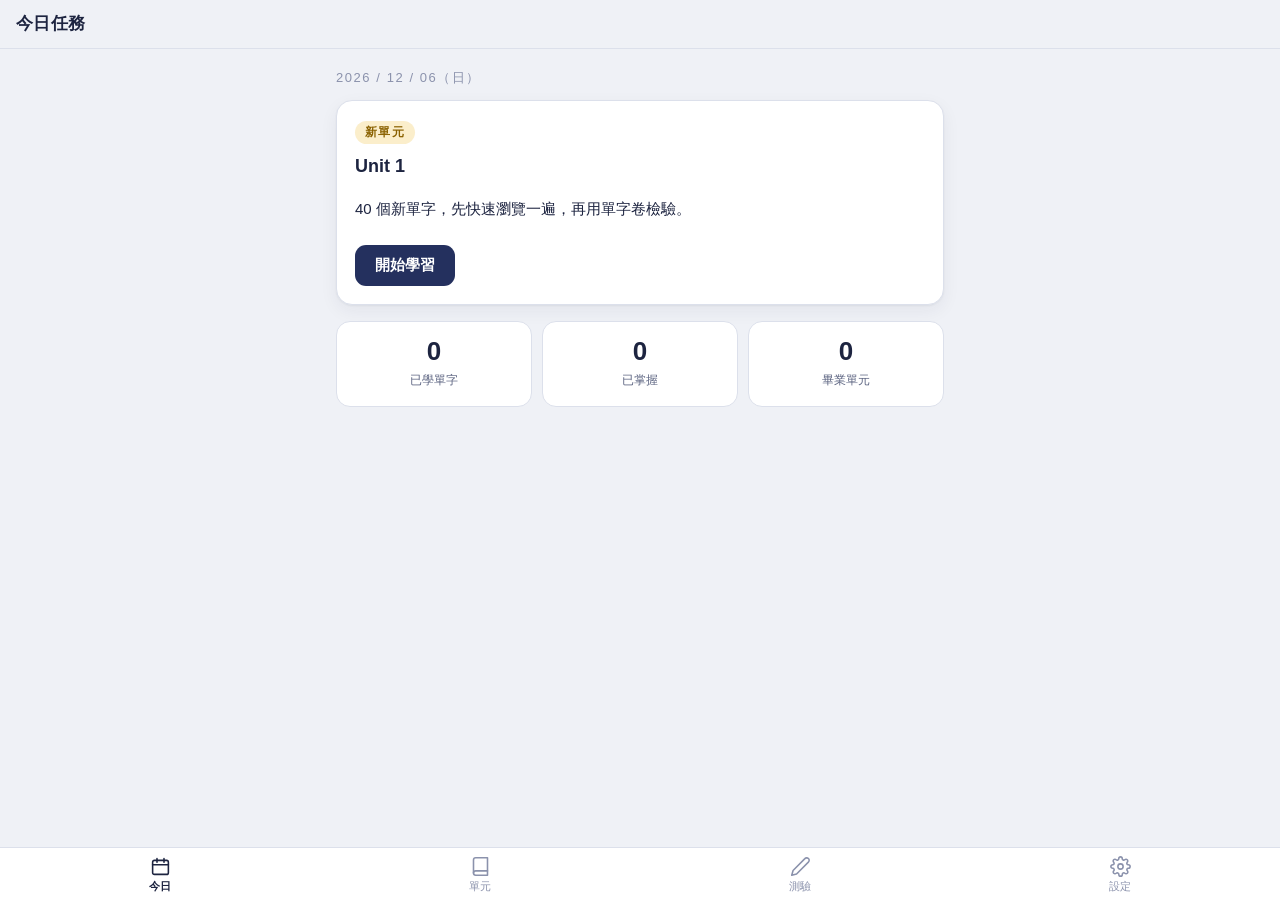
==== index.html @ 353af229 "介面全面移除 emoji，改用 Feather SVG 線條圖示（全域規則）(v1.3.0) Co-Authored-By: Claude Fable 5 <noreply@anthropic.com" ====
<!doctype html>
<html lang="zh-Hant-TW">
<head>
<meta charset="utf-8">
<meta name="viewport" content="width=device-width, initial-scale=1, viewport-fit=cover">
<meta name="color-scheme" content="light dark">
<meta name="theme-color" content="#EFF1F6" media="(prefers-color-scheme: light)">
<meta name="theme-color" content="#101527" media="(prefers-color-scheme: dark)">
<title>多益日課</title>
<meta name="description" content="TOEIC 1250 核心單字（TSL 1.2 全量）：每日一單元、間隔複習、單字測驗。">
<link rel="icon" href="icons/icon-192.png" type="image/png">
<link rel="manifest" href="manifest.json">
<link rel="apple-touch-icon" href="icons/apple-touch-icon.png">
<meta name="apple-mobile-web-app-capable" content="yes">
<meta name="apple-mobile-web-app-status-bar-style" content="default">
<meta name="apple-mobile-web-app-title" content="多益日課">
<link rel="stylesheet" href="css/style.css">
</head>
<body>
<main id="main" aria-live="polite"></main>

<nav class="tabbar" aria-label="主選單">
  <button data-tab="home" onclick="nav('#/home')"><span class="ic"><svg viewBox="0 0 24 24" fill="none" stroke="currentColor" stroke-width="1.8" stroke-linecap="round" stroke-linejoin="round" aria-hidden="true"><rect x="3" y="5" width="18" height="16" rx="2"/><line x1="8" y1="3" x2="8" y2="7"/><line x1="16" y1="3" x2="16" y2="7"/><line x1="3" y1="10" x2="21" y2="10"/></svg></span>今日</button>
  <button data-tab="units" onclick="nav('#/units')"><span class="ic"><svg viewBox="0 0 24 24" fill="none" stroke="currentColor" stroke-width="1.8" stroke-linecap="round" stroke-linejoin="round" aria-hidden="true"><path d="M4 19.5A2.5 2.5 0 0 1 6.5 17H20"/><path d="M6.5 2H20v20H6.5A2.5 2.5 0 0 1 4 19.5v-15A2.5 2.5 0 0 1 6.5 2z"/></svg></span>單元</button>
  <button data-tab="quiz" onclick="nav('#/quiz')"><span class="ic"><svg viewBox="0 0 24 24" fill="none" stroke="currentColor" stroke-width="1.8" stroke-linecap="round" stroke-linejoin="round" aria-hidden="true"><path d="M17 3a2.83 2.83 0 1 1 4 4L7.5 20.5 2 22l1.5-5.5L17 3z"/></svg></span>測驗</button>
  <button data-tab="settings" onclick="nav('#/settings')"><span class="ic"><svg viewBox="0 0 24 24" fill="none" stroke="currentColor" stroke-width="1.8" stroke-linecap="round" stroke-linejoin="round" aria-hidden="true"><circle cx="12" cy="12" r="3"/><path d="M19.4 15a1.65 1.65 0 0 0 .33 1.82l.06.06a2 2 0 0 1 0 2.83 2 2 0 0 1-2.83 0l-.06-.06a1.65 1.65 0 0 0-1.82-.33 1.65 1.65 0 0 0-1 1.51V21a2 2 0 0 1-2 2 2 2 0 0 1-2-2v-.09A1.65 1.65 0 0 0 9 19.4a1.65 1.65 0 0 0-1.82.33l-.06.06a2 2 0 0 1-2.83 0 2 2 0 0 1 0-2.83l.06-.06a1.65 1.65 0 0 0 .33-1.82 1.65 1.65 0 0 0-1.51-1H3a2 2 0 0 1-2-2 2 2 0 0 1 2-2h.09A1.65 1.65 0 0 0 4.6 9a1.65 1.65 0 0 0-.33-1.82l-.06-.06a2 2 0 0 1 0-2.83 2 2 0 0 1 2.83 0l.06.06a1.65 1.65 0 0 0 1.82.33H9a1.65 1.65 0 0 0 1-1.51V3a2 2 0 0 1 2-2 2 2 0 0 1 2 2v.09a1.65 1.65 0 0 0 1 1.51 1.65 1.65 0 0 0 1.82-.33l.06-.06a2 2 0 0 1 2.83 0 2 2 0 0 1 0 2.83l-.06.06a1.65 1.65 0 0 0-.33 1.82V9a1.65 1.65 0 0 0 1.51 1H21a2 2 0 0 1 2 2 2 2 0 0 1-2 2h-.09a1.65 1.65 0 0 0-1.51 1z"/></svg></span>設定</button>
</nav>

<script src="js/config.js"></script>
<script src="js/store.js"></script>
<script src="js/speech.js"></script>
<script src="js/app.js"></script>
</body>
</html>
---- css/style.css ----
/* 多益日課 — mobile-first, iPhone Safari 為主要目標 */
:root{
  --ground:#EFF1F6; --surface:#FFFFFF; --surface-2:#F6F7FB;
  --ink:#1D2440; --ink-2:#5B6380; --ink-3:#8B92AC; --line:#DCE0EB;
  --accent:#F0B429; --accent-soft:#FBEECB; --accent-ink:#8A6100;
  --btn-bg:#24305E; --btn-ink:#FFFFFF;
  --good:#25754F; --good-bg:#E0F1E8; --bad:#B54258; --bad-bg:#F8E6EA;
  --shadow:0 1px 2px rgba(29,36,64,.05),0 6px 18px rgba(29,36,64,.06);
  --focus:#4A5FB0;
}
@media (prefers-color-scheme: dark){
  :root:not([data-theme="light"]){
    --ground:#101527; --surface:#1A2038; --surface-2:#20274A;
    --ink:#E9ECF7; --ink-2:#A6ADCB; --ink-3:#7A82A6; --line:#2E3557;
    --accent:#FFC94A; --accent-soft:#3A3350; --accent-ink:#FFD97A;
    --btn-bg:#4A5FB0; --btn-ink:#FFFFFF;
    --good:#5FC996; --good-bg:#1E3A2F; --bad:#EE8298; --bad-bg:#432231;
    --shadow:0 1px 2px rgba(0,0,0,.3),0 6px 18px rgba(0,0,0,.35);
    --focus:#8296DD;
  }
}
:root[data-theme="dark"]{
  --ground:#101527; --surface:#1A2038; --surface-2:#20274A;
  --ink:#E9ECF7; --ink-2:#A6ADCB; --ink-3:#7A82A6; --line:#2E3557;
  --accent:#FFC94A; --accent-soft:#3A3350; --accent-ink:#FFD97A;
  --btn-bg:#4A5FB0; --btn-ink:#FFFFFF;
  --good:#5FC996; --good-bg:#1E3A2F; --bad:#EE8298; --bad-bg:#432231;
  --shadow:0 1px 2px rgba(0,0,0,.3),0 6px 18px rgba(0,0,0,.35);
  --focus:#8296DD;
}

*{box-sizing:border-box}
html{-webkit-text-size-adjust:100%}
body{
  margin:0; background:var(--ground); color:var(--ink);
  font:15px/1.65 "Noto Sans TC",-apple-system,"PingFang TC","Microsoft JhengHei",sans-serif;
  min-height:100vh; padding-bottom:calc(64px + env(safe-area-inset-bottom));
  -webkit-tap-highlight-color:transparent;
}
button{font-family:inherit;font-size:inherit;cursor:pointer}
textarea,input{font-family:inherit;color:var(--ink)}
:focus-visible{outline:2px solid var(--focus);outline-offset:2px;border-radius:4px}
h1,h2,h3{margin:0;font-weight:700}
[hidden]{display:none!important}

.topbar{
  position:sticky;top:0;z-index:10;
  display:flex;align-items:center;gap:8px;
  background:var(--ground);border-bottom:1px solid var(--line);
  padding:calc(10px + env(safe-area-inset-top)) 16px 10px;
}
.topbar h1{font-size:17px;letter-spacing:.02em}
.backbtn{
  border:none;background:none;color:var(--ink);
  font-size:26px;line-height:1;padding:0 8px 2px 0;
}

.pad{padding:16px;max-width:640px;margin:0 auto}
.pad-s{padding:12px}
.mt{margin-top:12px}
.muted{color:var(--ink-2);font-size:13.5px;margin:4px 0}
.datefmt{color:var(--ink-3);font-size:13px;letter-spacing:.12em;margin:2px 0 12px;
  font-variant-numeric:tabular-nums}
.secttl{font-size:14px;color:var(--ink-2);margin:18px 0 8px}

.card{
  background:var(--surface);border:1px solid var(--line);border-radius:16px;
  box-shadow:var(--shadow);padding:18px;margin-bottom:12px;
}
.card h2{font-size:18px;margin-bottom:4px}
.card .cnt{color:var(--accent-ink);background:var(--accent-soft);
  border-radius:99px;padding:1px 10px;font-size:13px;vertical-align:2px}

.btn{
  border:none;border-radius:11px;background:var(--btn-bg);color:var(--btn-ink);
  padding:11px 20px;font-weight:700;font-size:15px;margin-top:8px;
}
.btn.ghost{background:var(--surface-2);color:var(--ink);border:1px solid var(--line)}
.btn.danger{background:var(--bad-bg);color:var(--bad);border:1px solid var(--bad)}
.btn.small{padding:6px 14px;font-size:13px;margin:0}
.btn:disabled{opacity:.45;cursor:not-allowed}
.rowbtns{display:flex;gap:10px;flex-wrap:wrap;margin-top:8px}
.rowbtns.center{justify-content:center}
.iconbtn{border:1px solid var(--line);background:var(--surface-2);border-radius:99px;
  width:38px;height:38px;flex:none;color:var(--ink);
  display:inline-flex;align-items:center;justify-content:center}
.iconbtn.big{width:52px;height:52px}
.iconbtn svg{width:18px;height:18px}
.iconbtn.big svg{width:22px;height:22px}

/* 今日任務 */
.task-tag{display:inline-block;font-size:11.5px;font-weight:700;letter-spacing:.12em;
  padding:2px 10px;border-radius:99px;margin-bottom:8px}
.task-tag.new{background:var(--accent-soft);color:var(--accent-ink)}
.task-tag.review{background:var(--good-bg);color:var(--good)}
.done-card{text-align:center;padding:34px 18px}
.statrow{display:grid;grid-template-columns:repeat(3,1fr);gap:10px;margin-top:16px}
.stat{background:var(--surface);border:1px solid var(--line);border-radius:14px;
  text-align:center;padding:14px 6px}
.stat b{font-size:26px;font-variant-numeric:tabular-nums;display:block;line-height:1.2}
.stat span{font-size:12px;color:var(--ink-2)}
.notice{background:var(--accent-soft);color:var(--accent-ink);border-radius:12px;
  padding:10px 14px;font-size:13.5px;margin-bottom:12px}
.notice.bad{background:var(--bad-bg);color:var(--bad)}

/* 單元列表 */
.unitrow{cursor:pointer}
.unitrow-head{display:flex;justify-content:space-between;align-items:baseline}
.stagelbl{font-size:12.5px;color:var(--ink-2)}
.bar{height:6px;background:var(--surface-2);border:1px solid var(--line);
  border-radius:99px;overflow:hidden;margin:10px 0 8px}
.bar div{height:100%;background:var(--accent);border-radius:99px}
.unitrow-foot{display:flex;justify-content:space-between;font-size:12.5px;color:var(--ink-3)}
.pips{display:flex;gap:3px;align-items:center}
.pips i{width:8px;height:8px;border-radius:99px;background:var(--line);display:inline-block}
.pips i.on{background:var(--good)}

/* 單字列表 */
.list{padding:4px 0}
.wordrow{
  display:flex;justify-content:space-between;align-items:center;gap:10px;
  padding:11px 16px;border-bottom:1px solid var(--line);cursor:pointer;
}
.wordrow:last-child{border-bottom:none}
.wordrow b{font-size:16.5px}
.wordrow .zh{color:var(--ink-2);font-size:13px;margin-left:10px}
.wordrow.slim b{font-size:15px}
.wordst{color:var(--ink-3)}
.star{color:var(--accent);margin-left:5px}
.wordst.ok{color:var(--good);font-weight:700}
.del{background:none;border:none;color:var(--ink-3);font-size:13px;padding:4px 8px}

/* 單字詳情 */
.w-head{display:flex;align-items:center;gap:12px;justify-content:space-between}
.headword{font-size:clamp(1.9rem,8vw,2.6rem);font-weight:700;line-height:1.15;
  overflow-wrap:anywhere}
.ipa{color:var(--ink-3);font-style:italic;margin:2px 0;font-size:15px}
.pos{color:var(--accent-ink);font-weight:700;font-size:13px;letter-spacing:.08em;margin:2px 0}
.defs p{margin:3px 0;font-size:16px}
.wordcard h3{font-size:13px;color:var(--ink-3);letter-spacing:.1em;margin:16px 0 6px}
.chips{display:flex;flex-wrap:wrap;gap:6px}
.chip{background:var(--surface-2);border:1px solid var(--line);border-radius:99px;
  padding:2px 12px;font-size:13px}
.chip.anti{background:var(--bad-bg);color:var(--bad);border-color:var(--bad)}
.ex{border-left:3px solid var(--accent);padding:2px 0 2px 12px;margin:8px 0}
.ex .en{margin:0;font-size:15px}
.ex .zh{margin:2px 0 0;color:var(--ink-2);font-size:13.5px}
.defen{color:var(--ink-2);font-size:14px;margin:0}
.w-stats{color:var(--ink-3);font-size:12.5px;margin-top:16px;
  font-variant-numeric:tabular-nums}

/* 快速記憶 */
.flashpad{display:flex;flex-direction:column;gap:14px}
.flash-i{color:var(--ink-3);font-size:13px;text-align:center;margin:0;
  font-variant-numeric:tabular-nums}
.flashcard{
  min-height:300px;display:flex;flex-direction:column;justify-content:center;
  align-items:center;text-align:center;cursor:pointer;margin:0;gap:6px;
}
.flashcard .defs p{font-size:17px}
.fliphint{color:var(--ink-3);font-size:12.5px;margin-top:14px}

/* 測驗 */
.quizcard{text-align:center;padding:26px 18px}
.quizcard .w-head{justify-content:center}
.chiprow{display:flex;flex-wrap:wrap;gap:8px;margin:10px 0}
.chipbtn{background:var(--surface-2);border:1px solid var(--line);color:var(--ink);
  border-radius:99px;padding:7px 16px;font-weight:700;font-size:14px}
.chipbtn.sel{background:var(--btn-bg);color:var(--btn-ink);border-color:var(--btn-bg)}
.opts{display:grid;gap:10px}
.opts button{
  text-align:left;border:1px solid var(--line);border-radius:13px;
  background:var(--surface);padding:13px 16px;font-size:15.5px;color:var(--ink);
  box-shadow:var(--shadow);
}
.opts button.correct{background:var(--good-bg);border-color:var(--good);color:var(--good);font-weight:700}
.opts button.wrong{background:var(--bad-bg);border-color:var(--bad);color:var(--bad)}
.opts button:disabled{cursor:default}
.quiznext{display:flex;align-items:center;gap:14px;margin-top:14px;min-height:48px}
.fb{font-weight:700}
.fb.ok{color:var(--good)}
.fb.no{color:var(--bad)}
.center-card{text-align:center;padding:30px 18px}
.scorehero{font-size:56px;font-weight:700;margin:0;line-height:1.1;
  font-variant-numeric:tabular-nums}
.scorehero small{font-size:22px;color:var(--ink-3);font-weight:400}

/* 設定 */
.ta{width:100%;min-height:90px;border:1px solid var(--line);border-radius:10px;
  background:var(--surface-2);padding:10px;font-size:12.5px;margin-top:8px;resize:vertical}
.about p{margin:4px 0}

/* 底部分頁列 */
.tabbar{
  position:fixed;left:0;right:0;bottom:0;z-index:20;
  display:flex;background:var(--surface);border-top:1px solid var(--line);
  padding-bottom:env(safe-area-inset-bottom);
}
.tabbar button{
  flex:1;background:none;border:none;color:var(--ink-3);
  font-size:11px;padding:8px 0 6px;display:flex;flex-direction:column;
  align-items:center;gap:2px;
}
.tabbar button .ic{line-height:0}
.tabbar button .ic svg{width:21px;height:21px}
.tabbar button.active{color:var(--ink);font-weight:700}

@media (prefers-reduced-motion: reduce){
  *{transition:none!important;animation:none!important}
}
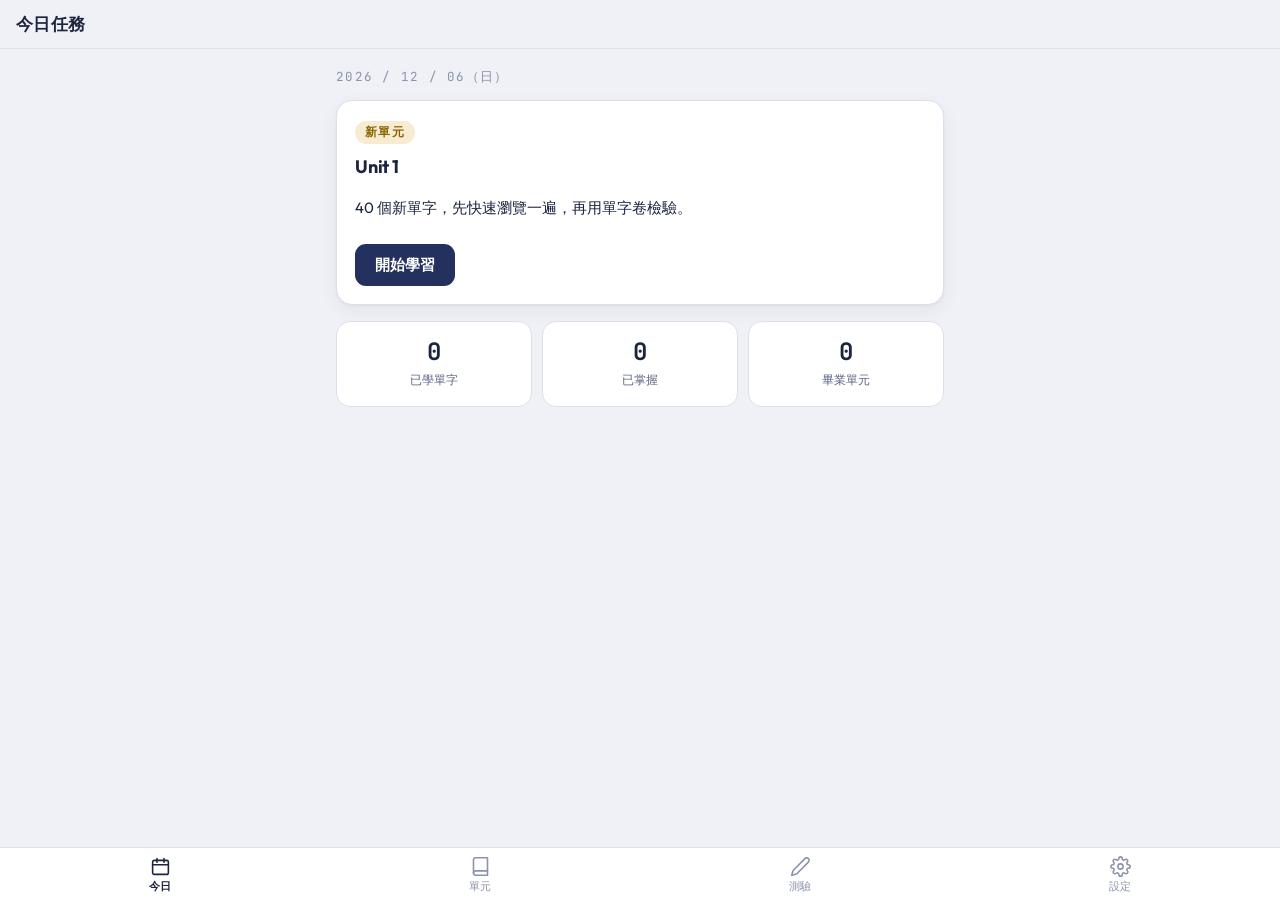
==== commit 6fd1de27: "套用 stitch-skills taste-design：DESIGN.md 準則 + Outfit/JetBrains Mono 字型系統、降飽和琥珀、觸覺按鈕、cascade 進場 (v1.4." ====
--- a/index.html
+++ b/index.html
@@ -14,6 +14,9 @@
 <meta name="apple-mobile-web-app-capable" content="yes">
 <meta name="apple-mobile-web-app-status-bar-style" content="default">
 <meta name="apple-mobile-web-app-title" content="多益日課">
+<link rel="preconnect" href="https://fonts.googleapis.com">
+<link rel="preconnect" href="https://fonts.gstatic.com" crossorigin>
+<link rel="stylesheet" href="https://fonts.googleapis.com/css2?family=Outfit:wght@500;600;700&family=JetBrains+Mono:wght@400;500&display=swap">
 <link rel="stylesheet" href="css/style.css">
 </head>
 <body>
--- a/css/style.css
+++ b/css/style.css
@@ -1,46 +1,49 @@
-/* 多益日課 — mobile-first, iPhone Safari 為主要目標 */
+/* 多益日課 — mobile-first, iPhone Safari 為主要目標。
+   視覺準則見專案根目錄 DESIGN.md（taste-design 方法論）。 */
 :root{
   --ground:#EFF1F6; --surface:#FFFFFF; --surface-2:#F6F7FB;
   --ink:#1D2440; --ink-2:#5B6380; --ink-3:#8B92AC; --line:#DCE0EB;
-  --accent:#F0B429; --accent-soft:#FBEECB; --accent-ink:#8A6100;
+  --accent:#DFAF52; --accent-soft:#F7ECD2; --accent-ink:#8A6100;
   --btn-bg:#24305E; --btn-ink:#FFFFFF;
   --good:#25754F; --good-bg:#E0F1E8; --bad:#B54258; --bad-bg:#F8E6EA;
   --shadow:0 1px 2px rgba(29,36,64,.05),0 6px 18px rgba(29,36,64,.06);
-  --focus:#4A5FB0;
+  --focus:#8A6100;
+  --font-mono:"JetBrains Mono",ui-monospace,"SF Mono",Menlo,monospace;
+  --ease:cubic-bezier(.2,.7,.3,1);
 }
 @media (prefers-color-scheme: dark){
   :root:not([data-theme="light"]){
     --ground:#101527; --surface:#1A2038; --surface-2:#20274A;
     --ink:#E9ECF7; --ink-2:#A6ADCB; --ink-3:#7A82A6; --line:#2E3557;
-    --accent:#FFC94A; --accent-soft:#3A3350; --accent-ink:#FFD97A;
+    --accent:#E5C06A; --accent-soft:#3A3350; --accent-ink:#EFCF87;
     --btn-bg:#4A5FB0; --btn-ink:#FFFFFF;
     --good:#5FC996; --good-bg:#1E3A2F; --bad:#EE8298; --bad-bg:#432231;
     --shadow:0 1px 2px rgba(0,0,0,.3),0 6px 18px rgba(0,0,0,.35);
-    --focus:#8296DD;
+    --focus:#E5C06A;
   }
 }
 :root[data-theme="dark"]{
   --ground:#101527; --surface:#1A2038; --surface-2:#20274A;
   --ink:#E9ECF7; --ink-2:#A6ADCB; --ink-3:#7A82A6; --line:#2E3557;
-  --accent:#FFC94A; --accent-soft:#3A3350; --accent-ink:#FFD97A;
+  --accent:#E5C06A; --accent-soft:#3A3350; --accent-ink:#EFCF87;
   --btn-bg:#4A5FB0; --btn-ink:#FFFFFF;
   --good:#5FC996; --good-bg:#1E3A2F; --bad:#EE8298; --bad-bg:#432231;
   --shadow:0 1px 2px rgba(0,0,0,.3),0 6px 18px rgba(0,0,0,.35);
-  --focus:#8296DD;
+  --focus:#E5C06A;
 }
 
 *{box-sizing:border-box}
 html{-webkit-text-size-adjust:100%}
 body{
   margin:0; background:var(--ground); color:var(--ink);
-  font:15px/1.65 "Noto Sans TC",-apple-system,"PingFang TC","Microsoft JhengHei",sans-serif;
+  font:15px/1.65 "Outfit","Noto Sans TC",-apple-system,"PingFang TC","Microsoft JhengHei",sans-serif;
   min-height:100vh; padding-bottom:calc(64px + env(safe-area-inset-bottom));
   -webkit-tap-highlight-color:transparent;
 }
 button{font-family:inherit;font-size:inherit;cursor:pointer}
 textarea,input{font-family:inherit;color:var(--ink)}
 :focus-visible{outline:2px solid var(--focus);outline-offset:2px;border-radius:4px}
-h1,h2,h3{margin:0;font-weight:700}
+h1,h2,h3{margin:0;font-weight:700;letter-spacing:-.01em}
 [hidden]{display:none!important}
 
 .topbar{
@@ -59,8 +62,8 @@
 .pad-s{padding:12px}
 .mt{margin-top:12px}
 .muted{color:var(--ink-2);font-size:13.5px;margin:4px 0}
-.datefmt{color:var(--ink-3);font-size:13px;letter-spacing:.12em;margin:2px 0 12px;
-  font-variant-numeric:tabular-nums}
+.datefmt{color:var(--ink-3);font-size:12.5px;letter-spacing:.1em;margin:2px 0 12px;
+  font-family:var(--font-mono)}
 .secttl{font-size:14px;color:var(--ink-2);margin:18px 0 8px}
 
 .card{
@@ -74,7 +77,9 @@
 .btn{
   border:none;border-radius:11px;background:var(--btn-bg);color:var(--btn-ink);
   padding:11px 20px;font-weight:700;font-size:15px;margin-top:8px;
-}
+  transition:transform .12s var(--ease);
+}
+.btn:active,.iconbtn:active,.chipbtn:active{transform:translateY(1px)}
 .btn.ghost{background:var(--surface-2);color:var(--ink);border:1px solid var(--line)}
 .btn.danger{background:var(--bad-bg);color:var(--bad);border:1px solid var(--bad)}
 .btn.small{padding:6px 14px;font-size:13px;margin:0}
@@ -97,7 +102,7 @@
 .statrow{display:grid;grid-template-columns:repeat(3,1fr);gap:10px;margin-top:16px}
 .stat{background:var(--surface);border:1px solid var(--line);border-radius:14px;
   text-align:center;padding:14px 6px}
-.stat b{font-size:26px;font-variant-numeric:tabular-nums;display:block;line-height:1.2}
+.stat b{font-size:24px;font-family:var(--font-mono);display:block;line-height:1.3}
 .stat span{font-size:12px;color:var(--ink-2)}
 .notice{background:var(--accent-soft);color:var(--accent-ink);border-radius:12px;
   padding:10px 14px;font-size:13.5px;margin-bottom:12px}
@@ -133,8 +138,8 @@
 /* 單字詳情 */
 .w-head{display:flex;align-items:center;gap:12px;justify-content:space-between}
 .headword{font-size:clamp(1.9rem,8vw,2.6rem);font-weight:700;line-height:1.15;
-  overflow-wrap:anywhere}
-.ipa{color:var(--ink-3);font-style:italic;margin:2px 0;font-size:15px}
+  letter-spacing:-.015em;overflow-wrap:anywhere}
+.ipa{color:var(--ink-3);margin:2px 0;font-size:14px;font-family:var(--font-mono)}
 .pos{color:var(--accent-ink);font-weight:700;font-size:13px;letter-spacing:.08em;margin:2px 0}
 .defs p{margin:3px 0;font-size:16px}
 .wordcard h3{font-size:13px;color:var(--ink-3);letter-spacing:.1em;margin:16px 0 6px}
@@ -146,13 +151,13 @@
 .ex .en{margin:0;font-size:15px}
 .ex .zh{margin:2px 0 0;color:var(--ink-2);font-size:13.5px}
 .defen{color:var(--ink-2);font-size:14px;margin:0}
-.w-stats{color:var(--ink-3);font-size:12.5px;margin-top:16px;
-  font-variant-numeric:tabular-nums}
+.w-stats{color:var(--ink-3);font-size:12px;margin-top:16px;
+  font-family:var(--font-mono)}
 
 /* 快速記憶 */
 .flashpad{display:flex;flex-direction:column;gap:14px}
-.flash-i{color:var(--ink-3);font-size:13px;text-align:center;margin:0;
-  font-variant-numeric:tabular-nums}
+.flash-i{color:var(--ink-3);font-size:12.5px;text-align:center;margin:0;
+  font-family:var(--font-mono)}
 .flashcard{
   min-height:300px;display:flex;flex-direction:column;justify-content:center;
   align-items:center;text-align:center;cursor:pointer;margin:0;gap:6px;
@@ -181,8 +186,8 @@
 .fb.ok{color:var(--good)}
 .fb.no{color:var(--bad)}
 .center-card{text-align:center;padding:30px 18px}
-.scorehero{font-size:56px;font-weight:700;margin:0;line-height:1.1;
-  font-variant-numeric:tabular-nums}
+.scorehero{font-size:52px;font-weight:500;margin:0;line-height:1.1;
+  font-family:var(--font-mono)}
 .scorehero small{font-size:22px;color:var(--ink-3);font-weight:400}
 
 /* 設定 */
@@ -208,3 +213,12 @@
 @media (prefers-reduced-motion: reduce){
   *{transition:none!important;animation:none!important}
 }
+
+/* 進場：卡片 cascade 浮現（DESIGN.md §6）；reduced-motion 由上方全域規則停用 */
+@keyframes rise{from{opacity:0;transform:translateY(8px)}}
+.pad>.card{animation:rise .26s var(--ease) backwards}
+.pad>.card:nth-child(2){animation-delay:40ms}
+.pad>.card:nth-child(3){animation-delay:80ms}
+.pad>.card:nth-child(4){animation-delay:120ms}
+.pad>.card:nth-child(5){animation-delay:160ms}
+.pad>.card:nth-child(6){animation-delay:200ms}
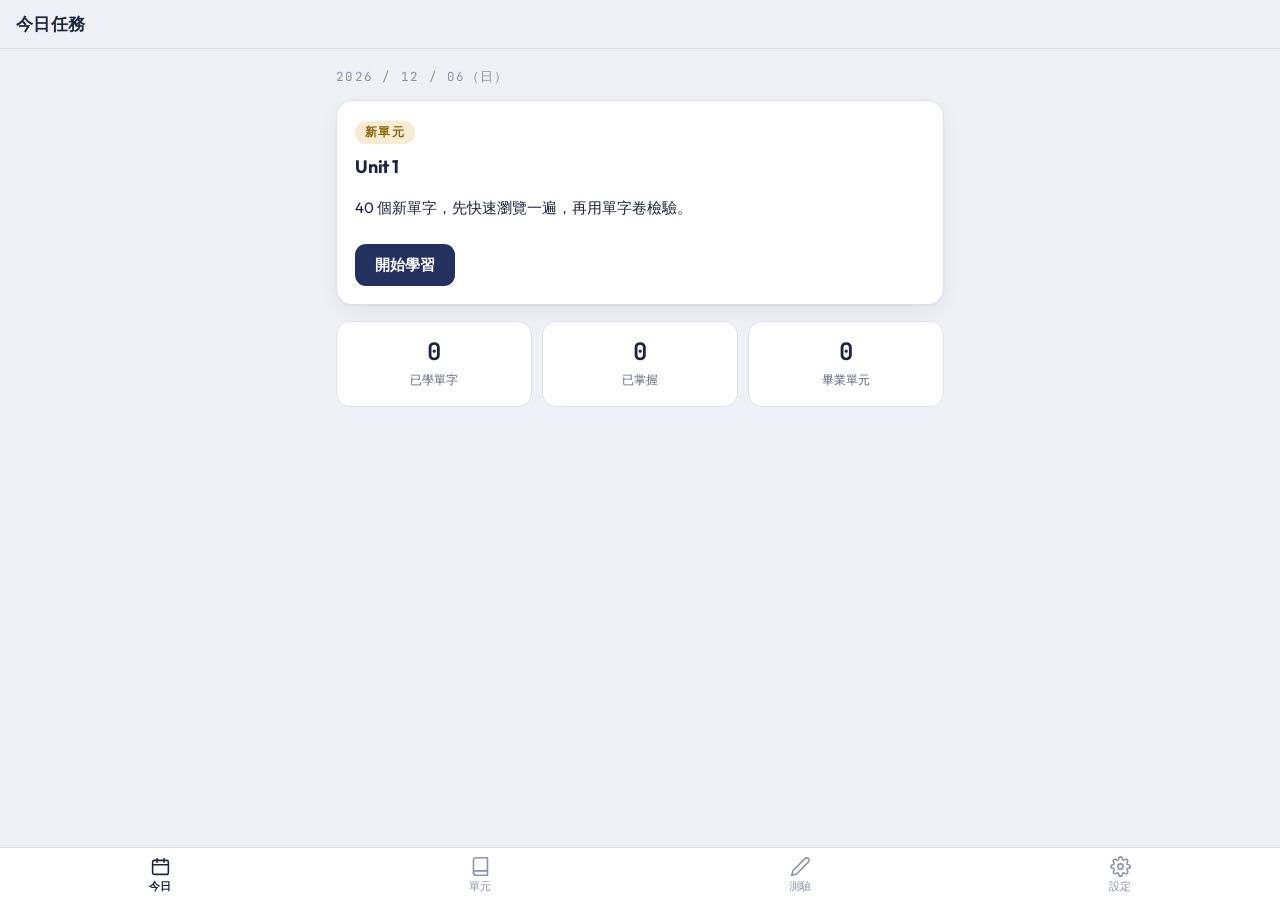
==== commit 9b27dc13: "落實 iOS PWA 行為規格：文件層鎖死+內層滾動、鍵盤 VP 模組、44pt 熱區、真按鈕語意、App 內對話框、SW 更新提示與 ?live 直通 (v1.5.0) Co-Authored-By" ====
--- a/index.html
+++ b/index.html
@@ -7,6 +7,7 @@
 <meta name="theme-color" content="#EFF1F6" media="(prefers-color-scheme: light)">
 <meta name="theme-color" content="#101527" media="(prefers-color-scheme: dark)">
 <title>多益日課</title>
+<meta name="app-version" content="v1.5.0"><!-- 與 sw.js 的 VERSION 同步遞增（docs/ios-pwa-rules.md §13） -->
 <meta name="description" content="TOEIC 1250 核心單字（TSL 1.2 全量）：每日一單元、間隔複習、單字測驗。">
 <link rel="icon" href="icons/icon-192.png" type="image/png">
 <link rel="manifest" href="manifest.json">
@@ -20,6 +21,7 @@
 <link rel="stylesheet" href="css/style.css">
 </head>
 <body>
+<!-- shell-start（預覽版建置腳本擷取此區塊） -->
 <main id="main" aria-live="polite"></main>
 
 <nav class="tabbar" aria-label="主選單">
@@ -29,9 +31,16 @@
   <button data-tab="settings" onclick="nav('#/settings')"><span class="ic"><svg viewBox="0 0 24 24" fill="none" stroke="currentColor" stroke-width="1.8" stroke-linecap="round" stroke-linejoin="round" aria-hidden="true"><circle cx="12" cy="12" r="3"/><path d="M19.4 15a1.65 1.65 0 0 0 .33 1.82l.06.06a2 2 0 0 1 0 2.83 2 2 0 0 1-2.83 0l-.06-.06a1.65 1.65 0 0 0-1.82-.33 1.65 1.65 0 0 0-1 1.51V21a2 2 0 0 1-2 2 2 2 0 0 1-2-2v-.09A1.65 1.65 0 0 0 9 19.4a1.65 1.65 0 0 0-1.82.33l-.06.06a2 2 0 0 1-2.83 0 2 2 0 0 1 0-2.83l.06-.06a1.65 1.65 0 0 0 .33-1.82 1.65 1.65 0 0 0-1.51-1H3a2 2 0 0 1-2-2 2 2 0 0 1 2-2h.09A1.65 1.65 0 0 0 4.6 9a1.65 1.65 0 0 0-.33-1.82l-.06-.06a2 2 0 0 1 0-2.83 2 2 0 0 1 2.83 0l.06.06a1.65 1.65 0 0 0 1.82.33H9a1.65 1.65 0 0 0 1-1.51V3a2 2 0 0 1 2-2 2 2 0 0 1 2 2v.09a1.65 1.65 0 0 0 1 1.51 1.65 1.65 0 0 0 1.82-.33l.06-.06a2 2 0 0 1 2.83 0 2 2 0 0 1 0 2.83l-.06.06a1.65 1.65 0 0 0-.33 1.82V9a1.65 1.65 0 0 0 1.51 1H21a2 2 0 0 1 2 2 2 2 0 0 1-2 2h-.09a1.65 1.65 0 0 0-1.51 1z"/></svg></span>設定</button>
 </nav>
 
+<dialog id="appDialog" class="dlg" aria-labelledby="dlgMsg">
+  <p id="dlgMsg"></p>
+  <div class="dlg-btns" id="dlgBtns"></div>
+</dialog>
+<!-- shell-end -->
+
 <script src="js/config.js"></script>
 <script src="js/store.js"></script>
 <script src="js/speech.js"></script>
+<script src="js/vp.js"></script>
 <script src="js/app.js"></script>
 </body>
 </html>
--- a/css/style.css
+++ b/css/style.css
@@ -34,13 +34,26 @@
 
 *{box-sizing:border-box}
 html{-webkit-text-size-adjust:100%}
+html,body{height:100%;overflow:hidden}   /* 文件層不滾動（ios-pwa-rules §3） */
 body{
-  margin:0; background:var(--ground); color:var(--ink);
+  margin:0; position:fixed; inset:0; overscroll-behavior:none;
+  background:var(--ground); color:var(--ink);
   font:15px/1.65 "Outfit","Noto Sans TC",-apple-system,"PingFang TC","Microsoft JhengHei",sans-serif;
-  min-height:100vh; padding-bottom:calc(64px + env(safe-area-inset-bottom));
   -webkit-tap-highlight-color:transparent;
 }
-button{font-family:inherit;font-size:inherit;cursor:pointer}
+#main{
+  height:100%; overflow-y:auto; overscroll-behavior-y:contain;
+  -webkit-overflow-scrolling:touch;
+  /* 鍵盤高度只墊這裡（--kb-h 由 js/vp.js 維護），面板幾何永不變 */
+  padding-bottom:calc(84px + var(--kb-h,0px) + env(safe-area-inset-bottom));
+  scroll-padding-bottom:calc(var(--kb-h,0px) + 32px);
+}
+button{
+  font-family:inherit;font-size:inherit;cursor:pointer;
+  touch-action:manipulation;                 /* 一般按鈕；自製手勢才用 none */
+  -webkit-touch-callout:none;
+  user-select:none;-webkit-user-select:none; /* 輸入框內絕不封鎖選字，僅按鈕 */
+}
 textarea,input{font-family:inherit;color:var(--ink)}
 :focus-visible{outline:2px solid var(--focus);outline-offset:2px;border-radius:4px}
 h1,h2,h3{margin:0;font-weight:700;letter-spacing:-.01em}
@@ -55,7 +68,8 @@
 .topbar h1{font-size:17px;letter-spacing:.02em}
 .backbtn{
   border:none;background:none;color:var(--ink);
-  font-size:26px;line-height:1;padding:0 8px 2px 0;
+  font-size:26px;line-height:1;padding:0;
+  width:44px;height:44px;display:grid;place-items:center;margin-left:-12px;
 }
 
 .pad{padding:16px;max-width:640px;margin:0 auto}
@@ -87,7 +101,7 @@
 .rowbtns{display:flex;gap:10px;flex-wrap:wrap;margin-top:8px}
 .rowbtns.center{justify-content:center}
 .iconbtn{border:1px solid var(--line);background:var(--surface-2);border-radius:99px;
-  width:38px;height:38px;flex:none;color:var(--ink);
+  width:44px;height:44px;flex:none;color:var(--ink);
   display:inline-flex;align-items:center;justify-content:center}
 .iconbtn.big{width:52px;height:52px}
 .iconbtn svg{width:18px;height:18px}
@@ -109,7 +123,8 @@
 .notice.bad{background:var(--bad-bg);color:var(--bad)}
 
 /* 單元列表 */
-.unitrow{cursor:pointer}
+.unitrow{cursor:pointer;width:100%;text-align:left;font:inherit;color:inherit;display:block}
+.u-title{font-size:18px;font-weight:700;letter-spacing:-.01em}
 .unitrow-head{display:flex;justify-content:space-between;align-items:baseline}
 .stagelbl{font-size:12.5px;color:var(--ink-2)}
 .bar{height:6px;background:var(--surface-2);border:1px solid var(--line);
@@ -124,7 +139,9 @@
 .list{padding:4px 0}
 .wordrow{
   display:flex;justify-content:space-between;align-items:center;gap:10px;
-  padding:11px 16px;border-bottom:1px solid var(--line);cursor:pointer;
+  width:100%;padding:11px 16px;cursor:pointer;
+  background:none;border:0;border-bottom:1px solid var(--line);
+  text-align:left;font:inherit;color:inherit;
 }
 .wordrow:last-child{border-bottom:none}
 .wordrow b{font-size:16.5px}
@@ -133,11 +150,13 @@
 .wordst{color:var(--ink-3)}
 .star{color:var(--accent);margin-left:5px}
 .wordst.ok{color:var(--good);font-weight:700}
-.del{background:none;border:none;color:var(--ink-3);font-size:13px;padding:4px 8px}
+.del{background:none;border:none;color:var(--ink-3);font-size:13px;padding:8px 10px;position:relative}
+.del::after,.chipbtn::after,.btn.small::after{content:"";position:absolute;inset:-5px}
+.chipbtn,.btn.small{position:relative}
 
 /* 單字詳情 */
 .w-head{display:flex;align-items:center;gap:12px;justify-content:space-between}
-.headword{font-size:clamp(1.9rem,8vw,2.6rem);font-weight:700;line-height:1.15;
+.headword{display:block;font-size:clamp(1.9rem,8vw,2.6rem);font-weight:700;line-height:1.15;
   letter-spacing:-.015em;overflow-wrap:anywhere}
 .ipa{color:var(--ink-3);margin:2px 0;font-size:14px;font-family:var(--font-mono)}
 .pos{color:var(--accent-ink);font-weight:700;font-size:13px;letter-spacing:.08em;margin:2px 0}
@@ -161,6 +180,7 @@
 .flashcard{
   min-height:300px;display:flex;flex-direction:column;justify-content:center;
   align-items:center;text-align:center;cursor:pointer;margin:0;gap:6px;
+  width:100%;font:inherit;color:inherit;
 }
 .flashcard .defs p{font-size:17px}
 .fliphint{color:var(--ink-3);font-size:12.5px;margin-top:14px}
@@ -192,7 +212,8 @@
 
 /* 設定 */
 .ta{width:100%;min-height:90px;border:1px solid var(--line);border-radius:10px;
-  background:var(--surface-2);padding:10px;font-size:12.5px;margin-top:8px;resize:vertical}
+  background:var(--surface-2);padding:10px;margin-top:8px;resize:vertical;
+  font-size:max(16px,1rem)}  /* <16px 會觸發 iOS focus 整頁放大 */
 .about p{margin:4px 0}
 
 /* 底部分頁列 */
@@ -222,3 +243,21 @@
 .pad>.card:nth-child(4){animation-delay:120ms}
 .pad>.card:nth-child(5){animation-delay:160ms}
 .pad>.card:nth-child(6){animation-delay:200ms}
+
+/* App 內對話框（standalone 不用 confirm/alert，ios-pwa-rules §12） */
+dialog.dlg{border:none;border-radius:16px;background:var(--surface);color:var(--ink);
+  box-shadow:var(--shadow);padding:22px;width:min(320px,84vw);margin:auto}
+dialog.dlg::backdrop{background:rgba(16,21,39,.45)}
+.dlg p{margin:0 0 16px;font-size:15px;line-height:1.6}
+.dlg-btns{display:flex;gap:10px;justify-content:flex-end}
+.dlg-btns .btn{margin-top:0}
+
+/* 新版本提示列 */
+.updatebar{
+  position:fixed;left:12px;right:12px;z-index:30;
+  bottom:calc(64px + env(safe-area-inset-bottom) + 10px);
+  display:flex;align-items:center;justify-content:space-between;gap:12px;
+  background:var(--ink);color:var(--ground);
+  border-radius:12px;padding:10px 14px;font-size:13.5px;box-shadow:var(--shadow);
+}
+.updatebar .btn{background:var(--ground);color:var(--ink)}
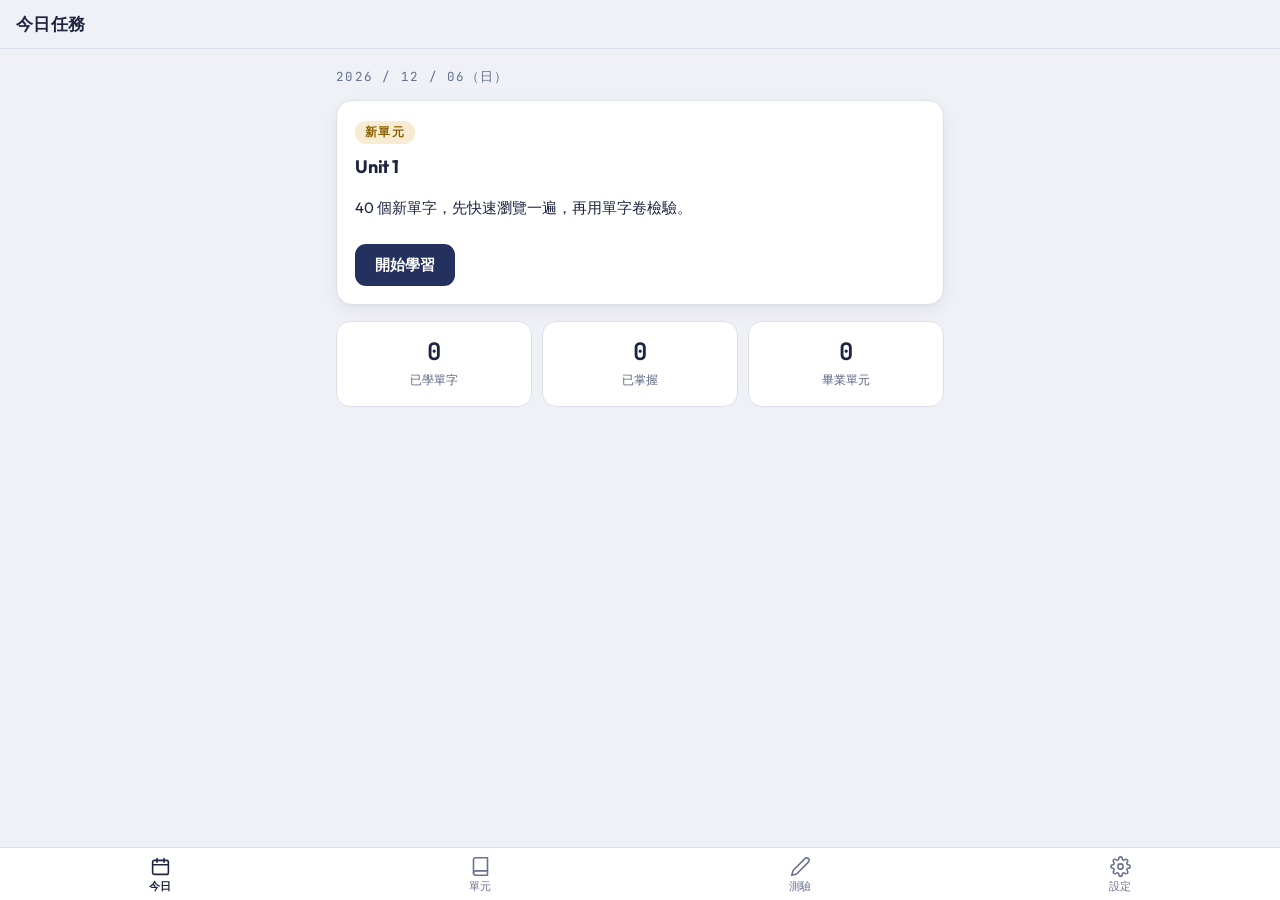
==== commit 6fb86d6f: "Apple 級細節第一批：3D 翻卡動畫、答對自動進題、列表按壓態、次要文字對比達標、新卡自動發音(可關) (v1.6.0) Co-Authored-By: Claude Fable 5 <norep" ====
--- a/index.html
+++ b/index.html
@@ -7,7 +7,7 @@
 <meta name="theme-color" content="#EFF1F6" media="(prefers-color-scheme: light)">
 <meta name="theme-color" content="#101527" media="(prefers-color-scheme: dark)">
 <title>多益日課</title>
-<meta name="app-version" content="v1.5.0"><!-- 與 sw.js 的 VERSION 同步遞增（docs/ios-pwa-rules.md §13） -->
+<meta name="app-version" content="v1.6.0"><!-- 與 sw.js 的 VERSION 同步遞增（docs/ios-pwa-rules.md §13） -->
 <meta name="description" content="TOEIC 1250 核心單字（TSL 1.2 全量）：每日一單元、間隔複習、單字測驗。">
 <link rel="icon" href="icons/icon-192.png" type="image/png">
 <link rel="manifest" href="manifest.json">
--- a/css/style.css
+++ b/css/style.css
@@ -2,7 +2,7 @@
    視覺準則見專案根目錄 DESIGN.md（taste-design 方法論）。 */
 :root{
   --ground:#EFF1F6; --surface:#FFFFFF; --surface-2:#F6F7FB;
-  --ink:#1D2440; --ink-2:#5B6380; --ink-3:#8B92AC; --line:#DCE0EB;
+  --ink:#1D2440; --ink-2:#5B6380; --ink-3:#68718D; --line:#DCE0EB;
   --accent:#DFAF52; --accent-soft:#F7ECD2; --accent-ink:#8A6100;
   --btn-bg:#24305E; --btn-ink:#FFFFFF;
   --good:#25754F; --good-bg:#E0F1E8; --bad:#B54258; --bad-bg:#F8E6EA;
@@ -177,12 +177,21 @@
 .flashpad{display:flex;flex-direction:column;gap:14px}
 .flash-i{color:var(--ink-3);font-size:12.5px;text-align:center;margin:0;
   font-family:var(--font-mono)}
-.flashcard{
-  min-height:300px;display:flex;flex-direction:column;justify-content:center;
-  align-items:center;text-align:center;cursor:pointer;margin:0;gap:6px;
-  width:100%;font:inherit;color:inherit;
-}
-.flashcard .defs p{font-size:17px}
+.flashwrap{perspective:1200px;width:100%}
+.flashcard3d{
+  position:relative;display:block;width:100%;min-height:320px;
+  margin:0;padding:0;cursor:pointer;font:inherit;color:inherit;
+  transform-style:preserve-3d;transition:transform .5s var(--ease);
+}
+.flashcard3d.flipped{transform:rotateY(180deg)}
+.flashcard3d .face{
+  position:absolute;inset:0;border-radius:16px;
+  backface-visibility:hidden;-webkit-backface-visibility:hidden;
+  display:flex;flex-direction:column;justify-content:center;align-items:center;
+  text-align:center;gap:6px;padding:24px 20px;
+}
+.flashcard3d .face.back{transform:rotateY(180deg);overflow-y:auto}
+.flashcard3d .defs p{font-size:17px}
 .fliphint{color:var(--ink-3);font-size:12.5px;margin-top:14px}
 
 /* 測驗 */
@@ -235,6 +244,16 @@
   *{transition:none!important;animation:none!important}
 }
 
+/* 按壓回饋：列表列與選項按下變色（iOS 原生手感） */
+.wordrow:active,.unitrow:active{background:var(--surface-2)}
+.opts button:active:not(:disabled){background:var(--surface-2)}
+@keyframes pop{50%{transform:scale(1.03)}}
+.opts button.correct{animation:pop .3s var(--ease)}
+
+/* 設定開關列 */
+.switchrow{display:flex;align-items:center;gap:10px;font-size:14px;margin:10px 0;cursor:pointer}
+.switchrow input{font-size:16px;width:20px;height:20px;accent-color:var(--btn-bg);margin:0}
+
 /* 進場：卡片 cascade 浮現（DESIGN.md §6）；reduced-motion 由上方全域規則停用 */
 @keyframes rise{from{opacity:0;transform:translateY(8px)}}
 .pad>.card{animation:rise .26s var(--ease) backwards}
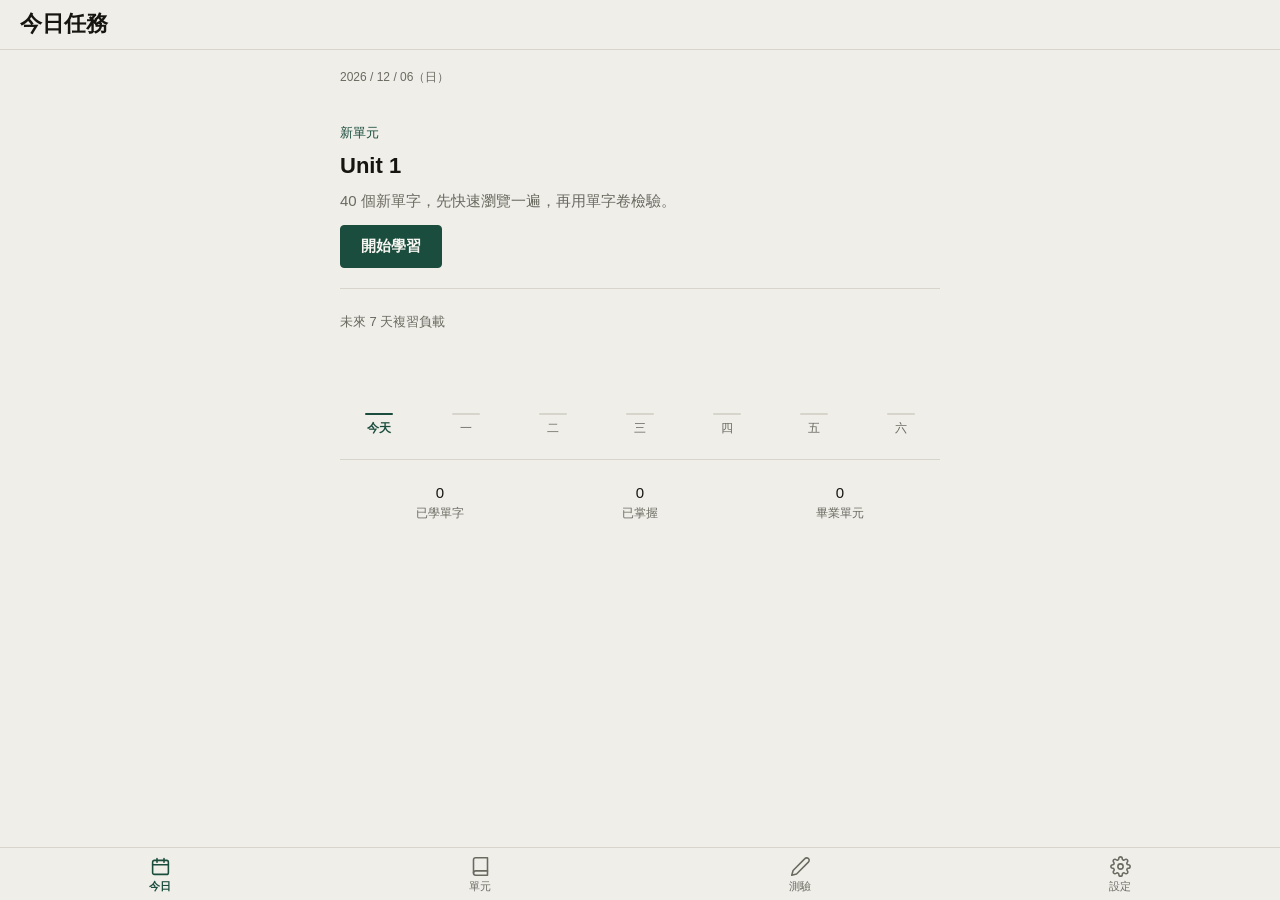
==== commit e361b98e: "全面改版方向 A「紙本辭典」(v2.0.0)：Newsreader/Noto Serif 內容字、紙色+深綠、4px 圓角無陰影、去卡片化；單元格子圖+64px 列、7 天複習負載圖、盒位方塊、單選/" ====
--- a/index.html
+++ b/index.html
@@ -3,11 +3,10 @@
 <head>
 <meta charset="utf-8">
 <meta name="viewport" content="width=device-width, initial-scale=1, viewport-fit=cover">
-<meta name="color-scheme" content="light dark">
-<meta name="theme-color" content="#EFF1F6" media="(prefers-color-scheme: light)">
-<meta name="theme-color" content="#101527" media="(prefers-color-scheme: dark)">
+<meta name="color-scheme" content="light">
+<meta name="theme-color" content="#EFEEE9">
 <title>多益日課</title>
-<meta name="app-version" content="v1.6.0"><!-- 與 sw.js 的 VERSION 同步遞增（docs/ios-pwa-rules.md §13） -->
+<meta name="app-version" content="v2.0.0"><!-- 與 sw.js 的 VERSION 同步遞增（docs/ios-pwa-rules.md §13） -->
 <meta name="description" content="TOEIC 1250 核心單字（TSL 1.2 全量）：每日一單元、間隔複習、單字測驗。">
 <link rel="icon" href="icons/icon-192.png" type="image/png">
 <link rel="manifest" href="manifest.json">
@@ -17,7 +16,7 @@
 <meta name="apple-mobile-web-app-title" content="多益日課">
 <link rel="preconnect" href="https://fonts.googleapis.com">
 <link rel="preconnect" href="https://fonts.gstatic.com" crossorigin>
-<link rel="stylesheet" href="https://fonts.googleapis.com/css2?family=Outfit:wght@500;600;700&family=JetBrains+Mono:wght@400;500&display=swap">
+<link rel="stylesheet" href="https://fonts.googleapis.com/css2?family=Newsreader:ital,opsz,wght@0,6..72,400..700;1,6..72,400..600&family=Noto+Serif+TC:wght@400;600;700&display=swap">
 <link rel="stylesheet" href="css/style.css">
 </head>
 <body>
--- a/css/style.css
+++ b/css/style.css
@@ -1,35 +1,23 @@
-/* 多益日課 — mobile-first, iPhone Safari 為主要目標。
-   視覺準則見專案根目錄 DESIGN.md（taste-design 方法論）。 */
+/* 多益日課 — 方向 A「紙本辭典」（docs/ui-design-spec.md）
+   淺色、安靜、密度高；圓角一律 4px；不用陰影，層級靠 1px rule 與留白。
+   單一主題（深淺皆此面貌）是規格的刻意選擇。 */
 :root{
-  --ground:#EFF1F6; --surface:#FFFFFF; --surface-2:#F6F7FB;
-  --ink:#1D2440; --ink-2:#5B6380; --ink-3:#68718D; --line:#DCE0EB;
-  --accent:#DFAF52; --accent-soft:#F7ECD2; --accent-ink:#8A6100;
-  --btn-bg:#24305E; --btn-ink:#FFFFFF;
-  --good:#25754F; --good-bg:#E0F1E8; --bad:#B54258; --bad-bg:#F8E6EA;
-  --shadow:0 1px 2px rgba(29,36,64,.05),0 6px 18px rgba(29,36,64,.06);
-  --focus:#8A6100;
-  --font-mono:"JetBrains Mono",ui-monospace,"SF Mono",Menlo,monospace;
+  --paper:#EFEEE9;        /* 頁面底色 */
+  --surface:#F7F6F2;      /* 單字卡、測驗選項（僅此兩者是卡片） */
+  --ink:#16150F;
+  --ink-muted:#6B6A61;
+  --rule:#D6D4CB;
+  --accent:#1B4D3E;
+  --accent-soft:#E3EBE6;
+  --danger:#8C2F26;
+  --success:#2E6B4C;
+  /* 記憶熱度 stage 0–6：全 app 唯一多色處 */
+  --heat-0:#D6D4CB; --heat-1:#B8C4B4; --heat-2:#93AE96; --heat-3:#6E9A7C;
+  --heat-4:#4A8663; --heat-5:#2E6B4C; --heat-6:#1B4D3E;
+  --serif-en:"Newsreader",Georgia,serif;
+  --serif-zh:"Noto Serif TC","Songti TC",serif;
+  --sans:"Noto Sans TC",-apple-system,"PingFang TC","Microsoft JhengHei",sans-serif;
   --ease:cubic-bezier(.2,.7,.3,1);
-}
-@media (prefers-color-scheme: dark){
-  :root:not([data-theme="light"]){
-    --ground:#101527; --surface:#1A2038; --surface-2:#20274A;
-    --ink:#E9ECF7; --ink-2:#A6ADCB; --ink-3:#7A82A6; --line:#2E3557;
-    --accent:#E5C06A; --accent-soft:#3A3350; --accent-ink:#EFCF87;
-    --btn-bg:#4A5FB0; --btn-ink:#FFFFFF;
-    --good:#5FC996; --good-bg:#1E3A2F; --bad:#EE8298; --bad-bg:#432231;
-    --shadow:0 1px 2px rgba(0,0,0,.3),0 6px 18px rgba(0,0,0,.35);
-    --focus:#E5C06A;
-  }
-}
-:root[data-theme="dark"]{
-  --ground:#101527; --surface:#1A2038; --surface-2:#20274A;
-  --ink:#E9ECF7; --ink-2:#A6ADCB; --ink-3:#7A82A6; --line:#2E3557;
-  --accent:#E5C06A; --accent-soft:#3A3350; --accent-ink:#EFCF87;
-  --btn-bg:#4A5FB0; --btn-ink:#FFFFFF;
-  --good:#5FC996; --good-bg:#1E3A2F; --bad:#EE8298; --bad-bg:#432231;
-  --shadow:0 1px 2px rgba(0,0,0,.3),0 6px 18px rgba(0,0,0,.35);
-  --focus:#E5C06A;
 }
 
 *{box-sizing:border-box}
@@ -37,246 +25,310 @@
 html,body{height:100%;overflow:hidden}   /* 文件層不滾動（ios-pwa-rules §3） */
 body{
   margin:0; position:fixed; inset:0; overscroll-behavior:none;
-  background:var(--ground); color:var(--ink);
-  font:15px/1.65 "Outfit","Noto Sans TC",-apple-system,"PingFang TC","Microsoft JhengHei",sans-serif;
+  background:var(--paper); color:var(--ink);
+  font:15px/1.6 var(--sans);
   -webkit-tap-highlight-color:transparent;
 }
 #main{
-  height:100%; overflow-y:auto; overscroll-behavior-y:contain;
+  height:100%; overflow-y:auto; overflow-x:hidden; overscroll-behavior-y:contain;
   -webkit-overflow-scrolling:touch;
-  /* 鍵盤高度只墊這裡（--kb-h 由 js/vp.js 維護），面板幾何永不變 */
   padding-bottom:calc(84px + var(--kb-h,0px) + env(safe-area-inset-bottom));
   scroll-padding-bottom:calc(var(--kb-h,0px) + 32px);
 }
+body.no-tabs .tabbar{display:none}
+body.no-tabs #main{padding-bottom:calc(24px + var(--kb-h,0px) + env(safe-area-inset-bottom))}
 button{
   font-family:inherit;font-size:inherit;cursor:pointer;
-  touch-action:manipulation;                 /* 一般按鈕；自製手勢才用 none */
+  touch-action:manipulation;
   -webkit-touch-callout:none;
-  user-select:none;-webkit-user-select:none; /* 輸入框內絕不封鎖選字，僅按鈕 */
+  user-select:none;-webkit-user-select:none;
 }
 textarea,input{font-family:inherit;color:var(--ink)}
-:focus-visible{outline:2px solid var(--focus);outline-offset:2px;border-radius:4px}
-h1,h2,h3{margin:0;font-weight:700;letter-spacing:-.01em}
+:focus-visible{outline:2px solid var(--accent);outline-offset:2px}
+h1,h2,h3{margin:0}
 [hidden]{display:none!important}
-
+.sr-only{position:absolute;width:1px;height:1px;padding:0;margin:-1px;overflow:hidden;clip:rect(0,0,0,0);white-space:nowrap;border:0}
+
+/* ── 頂欄：不透明背景 + 高 z-index（ui-design-spec §7.1） ── */
 .topbar{
-  position:sticky;top:0;z-index:10;
+  position:sticky;top:0;z-index:30;
   display:flex;align-items:center;gap:8px;
-  background:var(--ground);border-bottom:1px solid var(--line);
-  padding:calc(10px + env(safe-area-inset-top)) 16px 10px;
-}
-.topbar h1{font-size:17px;letter-spacing:.02em}
+  background:var(--paper);border-bottom:1px solid var(--rule);
+  padding:calc(10px + env(safe-area-inset-top)) 20px 10px;
+}
+.topbar h1{font-size:22px;font-weight:600;line-height:1.3}
+.topbar-action{margin-left:auto}
+.topbar-action .iconbtn{background:none;border:none}
 .backbtn{
   border:none;background:none;color:var(--ink);
   font-size:26px;line-height:1;padding:0;
-  width:44px;height:44px;display:grid;place-items:center;margin-left:-12px;
-}
-
-.pad{padding:16px;max-width:640px;margin:0 auto}
-.pad-s{padding:12px}
+  width:44px;height:44px;display:grid;place-items:center;margin-left:-14px;
+}
+
+/* ── 版面 ── */
+.pad{padding:16px 20px;max-width:640px;margin:0 auto}
 .mt{margin-top:12px}
-.muted{color:var(--ink-2);font-size:13.5px;margin:4px 0}
-.datefmt{color:var(--ink-3);font-size:12.5px;letter-spacing:.1em;margin:2px 0 12px;
-  font-family:var(--font-mono)}
-.secttl{font-size:14px;color:var(--ink-2);margin:18px 0 8px}
-
+.muted{color:var(--ink-muted);font-size:13.5px;margin:4px 0}
+.datefmt{color:var(--ink-muted);font-size:12px;margin:2px 0 16px}
+.fieldname{font-size:13px;font-weight:500;line-height:1.4;color:var(--ink-muted);margin:0 0 8px}
+
+/* 區塊（非卡片）：分隔線 + 留白 */
+.section{padding:24px 0;border-bottom:1px solid var(--rule)}
+.section:last-child{border-bottom:none}
+.section h2{font-size:15px;font-weight:600;margin-bottom:8px}
+.section .cnt{color:var(--accent);font-weight:600;margin-left:6px;font-size:13px}
+
+/* ── 卡片：僅單字本體與測驗選項 ── */
 .card{
-  background:var(--surface);border:1px solid var(--line);border-radius:16px;
-  box-shadow:var(--shadow);padding:18px;margin-bottom:12px;
-}
-.card h2{font-size:18px;margin-bottom:4px}
-.card .cnt{color:var(--accent-ink);background:var(--accent-soft);
-  border-radius:99px;padding:1px 10px;font-size:13px;vertical-align:2px}
-
+  background:var(--surface);border:1px solid var(--rule);border-radius:4px;
+  padding:24px 20px;
+}
+
+/* ── 按鈕 ── */
 .btn{
-  border:none;border-radius:11px;background:var(--btn-bg);color:var(--btn-ink);
-  padding:11px 20px;font-weight:700;font-size:15px;margin-top:8px;
+  border:1px solid var(--accent);border-radius:4px;
+  background:var(--accent);color:#F7F6F2;
+  padding:11px 20px;font-weight:600;font-size:15px;margin-top:8px;
   transition:transform .12s var(--ease);
+  font-family:var(--sans);
 }
 .btn:active,.iconbtn:active,.chipbtn:active{transform:translateY(1px)}
-.btn.ghost{background:var(--surface-2);color:var(--ink);border:1px solid var(--line)}
-.btn.danger{background:var(--bad-bg);color:var(--bad);border:1px solid var(--bad)}
-.btn.small{padding:6px 14px;font-size:13px;margin:0}
+.btn.ghost{background:none;color:var(--ink);border-color:var(--rule)}
+.btn.small{padding:6px 14px;font-size:13px;margin:0;position:relative}
 .btn:disabled{opacity:.45;cursor:not-allowed}
-.rowbtns{display:flex;gap:10px;flex-wrap:wrap;margin-top:8px}
+.rowbtns{display:flex;gap:12px;flex-wrap:wrap;margin-top:8px}
 .rowbtns.center{justify-content:center}
-.iconbtn{border:1px solid var(--line);background:var(--surface-2);border-radius:99px;
+.iconbtn{
+  border:1px solid var(--rule);background:var(--surface);border-radius:50%;
   width:44px;height:44px;flex:none;color:var(--ink);
-  display:inline-flex;align-items:center;justify-content:center}
+  display:inline-flex;align-items:center;justify-content:center;
+}
+.iconbtn svg{width:18px;height:18px}
 .iconbtn.big{width:52px;height:52px}
-.iconbtn svg{width:18px;height:18px}
 .iconbtn.big svg{width:22px;height:22px}
-
-/* 今日任務 */
-.task-tag{display:inline-block;font-size:11.5px;font-weight:700;letter-spacing:.12em;
-  padding:2px 10px;border-radius:99px;margin-bottom:8px}
-.task-tag.new{background:var(--accent-soft);color:var(--accent-ink)}
-.task-tag.review{background:var(--good-bg);color:var(--good)}
-.done-card{text-align:center;padding:34px 18px}
-.statrow{display:grid;grid-template-columns:repeat(3,1fr);gap:10px;margin-top:16px}
-.stat{background:var(--surface);border:1px solid var(--line);border-radius:14px;
-  text-align:center;padding:14px 6px}
-.stat b{font-size:24px;font-family:var(--font-mono);display:block;line-height:1.3}
-.stat span{font-size:12px;color:var(--ink-2)}
-.notice{background:var(--accent-soft);color:var(--accent-ink);border-radius:12px;
-  padding:10px 14px;font-size:13.5px;margin-bottom:12px}
-.notice.bad{background:var(--bad-bg);color:var(--bad)}
-
-/* 單元列表 */
-.unitrow{cursor:pointer;width:100%;text-align:left;font:inherit;color:inherit;display:block}
-.u-title{font-size:18px;font-weight:700;letter-spacing:-.01em}
-.unitrow-head{display:flex;justify-content:space-between;align-items:baseline}
-.stagelbl{font-size:12.5px;color:var(--ink-2)}
-.bar{height:6px;background:var(--surface-2);border:1px solid var(--line);
-  border-radius:99px;overflow:hidden;margin:10px 0 8px}
-.bar div{height:100%;background:var(--accent);border-radius:99px}
-.unitrow-foot{display:flex;justify-content:space-between;font-size:12.5px;color:var(--ink-3)}
-.pips{display:flex;gap:3px;align-items:center}
-.pips i{width:8px;height:8px;border-radius:99px;background:var(--line);display:inline-block}
-.pips i.on{background:var(--good)}
-
-/* 單字列表 */
-.list{padding:4px 0}
+/* 文字連結（破壞性操作 §3.4） */
+.linkbtn{background:none;border:none;padding:8px 0;font-size:13px;color:var(--ink-muted);position:relative}
+.linkbtn.danger{color:var(--danger)}
+.linkbtn::after{content:"";position:absolute;inset:-8px}
+.btn.small::after{content:"";position:absolute;inset:-5px}
+
+/* ── 今日 ── */
+.task{padding:20px 0;border-bottom:1px solid var(--rule)}
+.task-tag{font-size:13px;font-weight:500;color:var(--accent);margin-bottom:4px}
+.task h2{font-size:22px;font-weight:600}
+.task p{color:var(--ink-muted);margin:6px 0 4px}
+.done-note{padding:24px 0;color:var(--ink-muted);border-bottom:1px solid var(--rule)}
+.done-note b{color:var(--ink);font-size:17px;display:block;margin-bottom:4px;font-weight:600}
+
+/* 未來 7 天複習負載（ui-design-spec §6.3） */
+.loadchart{padding:24px 0;border-bottom:1px solid var(--rule)}
+.loadbars{display:flex;align-items:flex-end;gap:8px;height:96px;margin-top:8px}
+.loadbars .col{flex:1;display:flex;flex-direction:column;align-items:center;justify-content:flex-end;gap:6px;height:100%}
+.loadbars .bar{width:100%;max-width:28px;background:var(--rule);border-radius:2px;min-height:2px}
+.loadbars .col.today .bar{background:var(--accent)}
+.loadbars .d{font-size:12px;color:var(--ink-muted);line-height:1.2}
+.loadbars .col.today .d{color:var(--accent);font-weight:600}
+
+/* 統計：數字大標籤小、不包卡（§3.2/3.6） */
+.stat3{display:flex;padding:24px 0}
+.stat3 div{flex:1;text-align:center}
+.stat3 b{display:block;font-size:15px;font-weight:500;line-height:1.2}
+.stat3 span{display:block;font-size:12px;color:var(--ink-muted);line-height:1.2;margin-top:4px}
+
+.notice{border:1px solid var(--rule);border-radius:4px;padding:10px 14px;font-size:13.5px;margin:12px 0;color:var(--ink-muted)}
+.notice.bad{color:var(--danger);border-color:var(--danger)}
+
+/* ── 單元列表（§6.2）── */
+.gridmap{display:grid;grid-template-columns:repeat(8,1fr);gap:4px;padding:16px 0 24px;border-bottom:1px solid var(--rule)}
+.gridmap button{
+  aspect-ratio:1;border:none;border-radius:2px;font-size:12px;
+  color:var(--ink);display:grid;place-items:center;padding:0;
+}
+.gridmap button.deep{color:#F7F6F2}
+.unitrow{
+  display:flex;align-items:center;gap:12px;
+  width:100%;height:64px;padding:0 4px 0 0;
+  background:none;border:0;border-bottom:1px solid var(--rule);
+  text-align:left;font:inherit;color:inherit;cursor:pointer;
+}
+.unitrow .heat{width:4px;align-self:stretch;border-radius:2px;flex:none;margin:10px 0}
+.unitrow .u-mid{flex:1;min-width:0;display:block}
+.u-title{display:block}
+.u-title{font-size:15px;font-weight:600;line-height:1.2}
+.unitrow .track{display:block;height:2px;background:var(--rule);border-radius:2px;margin-top:8px;overflow:hidden}
+.unitrow .track span{display:block;height:100%;background:var(--accent)}
+.unitrow .u-count{font-size:15px;font-weight:500;color:var(--ink-muted);text-align:right}
+.unitrow .u-count small{display:block;font-size:12px;font-weight:400}
+.wordrow:active,.unitrow:active{background:var(--surface)}
+
+/* ── 單字列表（索引） ── */
+.list{padding:0}
 .wordrow{
   display:flex;justify-content:space-between;align-items:center;gap:10px;
-  width:100%;padding:11px 16px;cursor:pointer;
-  background:none;border:0;border-bottom:1px solid var(--line);
+  width:100%;padding:12px 0;cursor:pointer;
+  background:none;border:0;border-bottom:1px solid var(--rule);
   text-align:left;font:inherit;color:inherit;
 }
-.wordrow:last-child{border-bottom:none}
-.wordrow b{font-size:16.5px}
-.wordrow .zh{color:var(--ink-2);font-size:13px;margin-left:10px}
-.wordrow.slim b{font-size:15px}
-.wordst{color:var(--ink-3)}
+.wordrow b{font-size:17px;font-family:var(--serif-en);font-weight:600}
+.wordrow .zh{color:var(--ink-muted);font-size:13px;margin-left:10px;font-family:var(--serif-zh)}
+.wordst{color:var(--ink-muted)}
+.wordst.ok{color:var(--success);font-weight:700}
 .star{color:var(--accent);margin-left:5px}
-.wordst.ok{color:var(--good);font-weight:700}
-.del{background:none;border:none;color:var(--ink-3);font-size:13px;padding:8px 10px;position:relative}
-.del::after,.chipbtn::after,.btn.small::after{content:"";position:absolute;inset:-5px}
-.chipbtn,.btn.small{position:relative}
-
-/* 單字詳情 */
-.w-head{display:flex;align-items:center;gap:12px;justify-content:space-between}
-.headword{display:block;font-size:clamp(1.9rem,8vw,2.6rem);font-weight:700;line-height:1.15;
-  letter-spacing:-.015em;overflow-wrap:anywhere}
-.ipa{color:var(--ink-3);margin:2px 0;font-size:14px;font-family:var(--font-mono)}
-.pos{color:var(--accent-ink);font-weight:700;font-size:13px;letter-spacing:.08em;margin:2px 0}
-.defs p{margin:3px 0;font-size:16px}
-.wordcard h3{font-size:13px;color:var(--ink-3);letter-spacing:.1em;margin:16px 0 6px}
-.chips{display:flex;flex-wrap:wrap;gap:6px}
-.chip{background:var(--surface-2);border:1px solid var(--line);border-radius:99px;
-  padding:2px 12px;font-size:13px}
-.chip.anti{background:var(--bad-bg);color:var(--bad);border-color:var(--bad)}
-.ex{border-left:3px solid var(--accent);padding:2px 0 2px 12px;margin:8px 0}
-.ex .en{margin:0;font-size:15px}
-.ex .zh{margin:2px 0 0;color:var(--ink-2);font-size:13.5px}
-.defen{color:var(--ink-2);font-size:14px;margin:0}
-.w-stats{color:var(--ink-3);font-size:12px;margin-top:16px;
-  font-family:var(--font-mono)}
-
-/* 快速記憶 */
-.flashpad{display:flex;flex-direction:column;gap:14px}
-.flash-i{color:var(--ink-3);font-size:12.5px;text-align:center;margin:0;
-  font-family:var(--font-mono)}
+.del{background:none;border:none;color:var(--ink-muted);font-size:13px;padding:8px 10px;position:relative}
+.del::after{content:"";position:absolute;inset:-5px}
+
+/* ── 單字卡（詳情/分頁器）§6.1 ── */
+.w-head{display:flex;align-items:flex-end;gap:12px}
+.headword{
+  font-family:var(--serif-en);
+  font-size:44px;font-weight:700;line-height:1.1;letter-spacing:-.02em;
+  overflow-wrap:anywhere;flex:1;min-width:0;display:block;
+}
+.speak40{width:40px;height:40px;position:relative;flex:none;margin-bottom:6px}
+.speak40::after{content:"";position:absolute;inset:-4px}
+.speak40 svg{width:16px;height:16px}
+.boxsq{position:absolute;top:12px;right:12px;display:flex;gap:3px}
+.boxsq i{width:8px;height:8px;border-radius:2px;background:var(--rule)}
+.boxsq i.on{background:var(--accent)}
+.wordcard{position:relative}
+.ipa{color:var(--ink-muted);margin:4px 0 0;font-size:15px}
+.posline{color:var(--ink-muted);margin:2px 0 0;font-size:13px}
+.defs{margin-top:12px}
+.defs p{margin:2px 0;font-size:17px;line-height:1.6;font-family:var(--serif-zh)}
+.wordcard h3,.flashcard3d h3{font-size:13px;font-weight:500;color:var(--ink-muted);margin:24px 0 8px;letter-spacing:0}
+.chips{display:flex;gap:8px}
+.chips.scroll{overflow-x:auto;flex-wrap:nowrap;padding-bottom:4px}
+.chips:not(.scroll){flex-wrap:wrap}
+.chip{
+  background:var(--paper);border:1px solid var(--rule);border-radius:4px;
+  height:32px;display:inline-flex;align-items:center;padding:0 12px;
+  font-size:13px;white-space:nowrap;flex:none;
+}
+.chip.anti{color:var(--danger);border-color:var(--danger)}
+.ex{margin:16px 0 0}
+.ex:first-of-type{border-left:3px solid var(--accent);padding-left:12px;margin-top:8px}
+.ex:not(:first-of-type){padding-left:15px}
+.ex .en{margin:0;font-size:18px;line-height:1.5;font-family:var(--serif-en)}
+.ex .zh{margin:2px 0 0;color:var(--ink-muted);font-size:15px;line-height:1.6;font-family:var(--serif-zh);padding-left:12px}
+.defen{color:var(--ink-muted);font-size:15px;margin:0;font-family:var(--serif-en);line-height:1.5}
+.cardfoot{display:flex;justify-content:space-between;align-items:center;margin-top:24px}
+
+/* 單字統計三欄：卡片外、貼畫面底（§3.6/6.1） */
+.wstats3{display:flex;padding:24px 0 8px}
+.wstats3 div{flex:1;text-align:center}
+.wstats3 b{display:block;font-size:15px;font-weight:500;line-height:1.2}
+.wstats3 span{display:block;font-size:12px;color:var(--ink-muted);margin-top:4px;line-height:1.2}
+
+/* ── 分頁器與翻卡 ── */
+.flash-i{color:var(--ink-muted);font-size:13px;text-align:center;margin:0 0 12px}
+.pager .wordcard{will-change:transform;touch-action:pan-y}
+.flashpad{display:flex;flex-direction:column;gap:16px}
 .flashwrap{perspective:1200px;width:100%}
 .flashcard3d{
   position:relative;display:block;width:100%;min-height:320px;
   margin:0;padding:0;cursor:pointer;font:inherit;color:inherit;
   transform-style:preserve-3d;transition:transform .5s var(--ease);
+  touch-action:pan-y;
 }
 .flashcard3d.flipped{transform:rotateY(180deg)}
 .flashcard3d .face{
-  position:absolute;inset:0;border-radius:16px;
+  position:absolute;inset:0;border-radius:4px;
   backface-visibility:hidden;-webkit-backface-visibility:hidden;
   display:flex;flex-direction:column;justify-content:center;align-items:center;
-  text-align:center;gap:6px;padding:24px 20px;
+  text-align:center;gap:4px;padding:24px 20px;
 }
 .flashcard3d .face.back{transform:rotateY(180deg);overflow-y:auto}
+.flashcard3d .headword{flex:none}
 .flashcard3d .defs p{font-size:17px}
-.fliphint{color:var(--ink-3);font-size:12.5px;margin-top:14px}
-
-/* 測驗 */
-.quizcard{text-align:center;padding:26px 18px}
-.quizcard .w-head{justify-content:center}
-.chiprow{display:flex;flex-wrap:wrap;gap:8px;margin:10px 0}
-.chipbtn{background:var(--surface-2);border:1px solid var(--line);color:var(--ink);
-  border-radius:99px;padding:7px 16px;font-weight:700;font-size:14px}
-.chipbtn.sel{background:var(--btn-bg);color:var(--btn-ink);border-color:var(--btn-bg)}
-.opts{display:grid;gap:10px}
+.flashcard3d .ex{text-align:left}
+.fliphint{color:var(--ink-muted);font-size:12px;margin-top:16px}
+
+/* ── 測驗 ── */
+.quizhead{padding:8px 0 16px}
+.quizhead .headword{font-size:36px}
+.opts{display:grid;gap:12px}
 .opts button{
-  text-align:left;border:1px solid var(--line);border-radius:13px;
-  background:var(--surface);padding:13px 16px;font-size:15.5px;color:var(--ink);
-  box-shadow:var(--shadow);
-}
-.opts button.correct{background:var(--good-bg);border-color:var(--good);color:var(--good);font-weight:700}
-.opts button.wrong{background:var(--bad-bg);border-color:var(--bad);color:var(--bad)}
+  text-align:left;border:1px solid var(--rule);border-radius:4px;
+  background:var(--surface);padding:14px 16px;
+  font-size:17px;color:var(--ink);font-family:var(--serif-zh);
+}
+.opts button.wrong{border-color:var(--danger);color:var(--danger)}
 .opts button:disabled{cursor:default}
-.quiznext{display:flex;align-items:center;gap:14px;margin-top:14px;min-height:48px}
-.fb{font-weight:700}
-.fb.ok{color:var(--good)}
-.fb.no{color:var(--bad)}
-.center-card{text-align:center;padding:30px 18px}
-.scorehero{font-size:52px;font-weight:500;margin:0;line-height:1.1;
-  font-family:var(--font-mono)}
-.scorehero small{font-size:22px;color:var(--ink-3);font-weight:400}
-
-/* 設定 */
-.ta{width:100%;min-height:90px;border:1px solid var(--line);border-radius:10px;
-  background:var(--surface-2);padding:10px;margin-top:8px;resize:vertical;
-  font-size:max(16px,1rem)}  /* <16px 會觸發 iOS focus 整頁放大 */
-.about p{margin:4px 0}
-
-/* 底部分頁列 */
+.opts button:active:not(:disabled){background:var(--accent-soft)}
+@keyframes pop{50%{transform:scale(1.02)}}
+.opts button.correct{
+  border-color:var(--success);color:var(--success);font-weight:700;
+  animation:pop .3s var(--ease);
+}
+/* 答錯：提示在上、按鈕全寬在下（§6.5） */
+.quiznext{display:flex;flex-direction:column;gap:12px;margin-top:16px;min-height:48px}
+.quiznext .btn{width:100%;margin:0}
+.fb{font-weight:600;font-size:15px}
+.fb.ok{color:var(--success)}
+.fb.no{color:var(--danger)}
+.scorehero{font-size:44px;font-weight:700;margin:0;line-height:1.1;font-family:var(--serif-en)}
+.scorehero small{font-size:20px;color:var(--ink-muted);font-weight:400}
+.center-sect{text-align:center;padding:32px 0}
+.secttl{font-size:13px;font-weight:500;color:var(--ink-muted);margin:24px 0 8px}
+
+/* 測驗選擇：單一 pill 組 + 單選/複選切換（§6.4） */
+.segtoggle{display:inline-flex;border:1px solid var(--rule);border-radius:4px;overflow:hidden;margin-bottom:12px}
+.segtoggle button{background:none;border:none;padding:10px 16px;font-size:13px;color:var(--ink-muted)}
+.segtoggle button.on{background:var(--accent);color:#F7F6F2}
+.chiprow{display:flex;flex-wrap:wrap;gap:8px;margin:4px 0 8px}
+.chipbtn{
+  background:var(--surface);border:1px solid var(--rule);color:var(--ink);
+  border-radius:4px;min-height:44px;padding:0 14px;font-weight:500;font-size:14px;
+}
+.chipbtn.sel{background:var(--accent);color:#F7F6F2;border-color:var(--accent)}
+
+/* ── 對話框 ── */
+dialog.dlg{
+  border:1px solid var(--rule);border-radius:4px;background:var(--surface);color:var(--ink);
+  padding:24px 20px;width:min(320px,84vw);margin:auto;
+}
+dialog.dlg::backdrop{background:rgba(22,21,15,.4)}
+.dlg p{margin:0 0 16px;font-size:15px;line-height:1.6}
+.dlg-btns{display:flex;gap:12px;justify-content:flex-end}
+.dlg-btns .btn{margin-top:0}
+.dlg-btns .btn.danger{background:var(--danger);border-color:var(--danger);color:#F7F6F2}
+
+/* ── 設定/表單 ── */
+.ta{
+  width:100%;min-height:90px;border:1px solid var(--rule);border-radius:4px;
+  background:var(--surface);padding:10px;margin-top:8px;resize:vertical;
+  font-size:max(16px,1rem);
+}
+.switchrow{display:flex;align-items:center;gap:10px;font-size:14px;margin:10px 0;cursor:pointer}
+.switchrow input{font-size:16px;width:20px;height:20px;accent-color:var(--accent);margin:0}
+.empty{padding:48px 0;color:var(--ink-muted)}
+.empty b{color:var(--ink);font-size:17px;display:block;margin-bottom:4px}
+
+/* ── 底部分頁列 ── */
 .tabbar{
   position:fixed;left:0;right:0;bottom:0;z-index:20;
-  display:flex;background:var(--surface);border-top:1px solid var(--line);
+  display:flex;background:var(--paper);border-top:1px solid var(--rule);
   padding-bottom:env(safe-area-inset-bottom);
 }
 .tabbar button{
-  flex:1;background:none;border:none;color:var(--ink-3);
+  flex:1;background:none;border:none;color:var(--ink-muted);
   font-size:11px;padding:8px 0 6px;display:flex;flex-direction:column;
   align-items:center;gap:2px;
 }
 .tabbar button .ic{line-height:0}
 .tabbar button .ic svg{width:21px;height:21px}
-.tabbar button.active{color:var(--ink);font-weight:700}
+.tabbar button.active{color:var(--accent);font-weight:600}
+
+/* 更新提示列 */
+.updatebar{
+  position:fixed;left:12px;right:12px;z-index:40;
+  bottom:calc(64px + env(safe-area-inset-bottom) + 10px);
+  display:flex;align-items:center;justify-content:space-between;gap:12px;
+  background:var(--ink);color:var(--paper);
+  border:1px solid var(--ink);border-radius:4px;padding:10px 14px;font-size:13.5px;
+}
+.updatebar .btn{background:var(--paper);color:var(--ink);border-color:var(--paper)}
 
 @media (prefers-reduced-motion: reduce){
   *{transition:none!important;animation:none!important}
 }
-
-/* 按壓回饋：列表列與選項按下變色（iOS 原生手感） */
-.wordrow:active,.unitrow:active{background:var(--surface-2)}
-.opts button:active:not(:disabled){background:var(--surface-2)}
-@keyframes pop{50%{transform:scale(1.03)}}
-.opts button.correct{animation:pop .3s var(--ease)}
-
-/* 設定開關列 */
-.switchrow{display:flex;align-items:center;gap:10px;font-size:14px;margin:10px 0;cursor:pointer}
-.switchrow input{font-size:16px;width:20px;height:20px;accent-color:var(--btn-bg);margin:0}
-
-/* 進場：卡片 cascade 浮現（DESIGN.md §6）；reduced-motion 由上方全域規則停用 */
-@keyframes rise{from{opacity:0;transform:translateY(8px)}}
-.pad>.card{animation:rise .26s var(--ease) backwards}
-.pad>.card:nth-child(2){animation-delay:40ms}
-.pad>.card:nth-child(3){animation-delay:80ms}
-.pad>.card:nth-child(4){animation-delay:120ms}
-.pad>.card:nth-child(5){animation-delay:160ms}
-.pad>.card:nth-child(6){animation-delay:200ms}
-
-/* App 內對話框（standalone 不用 confirm/alert，ios-pwa-rules §12） */
-dialog.dlg{border:none;border-radius:16px;background:var(--surface);color:var(--ink);
-  box-shadow:var(--shadow);padding:22px;width:min(320px,84vw);margin:auto}
-dialog.dlg::backdrop{background:rgba(16,21,39,.45)}
-.dlg p{margin:0 0 16px;font-size:15px;line-height:1.6}
-.dlg-btns{display:flex;gap:10px;justify-content:flex-end}
-.dlg-btns .btn{margin-top:0}
-
-/* 新版本提示列 */
-.updatebar{
-  position:fixed;left:12px;right:12px;z-index:30;
-  bottom:calc(64px + env(safe-area-inset-bottom) + 10px);
-  display:flex;align-items:center;justify-content:space-between;gap:12px;
-  background:var(--ink);color:var(--ground);
-  border-radius:12px;padding:10px 14px;font-size:13.5px;box-shadow:var(--shadow);
-}
-.updatebar .btn{background:var(--ground);color:var(--ink)}
